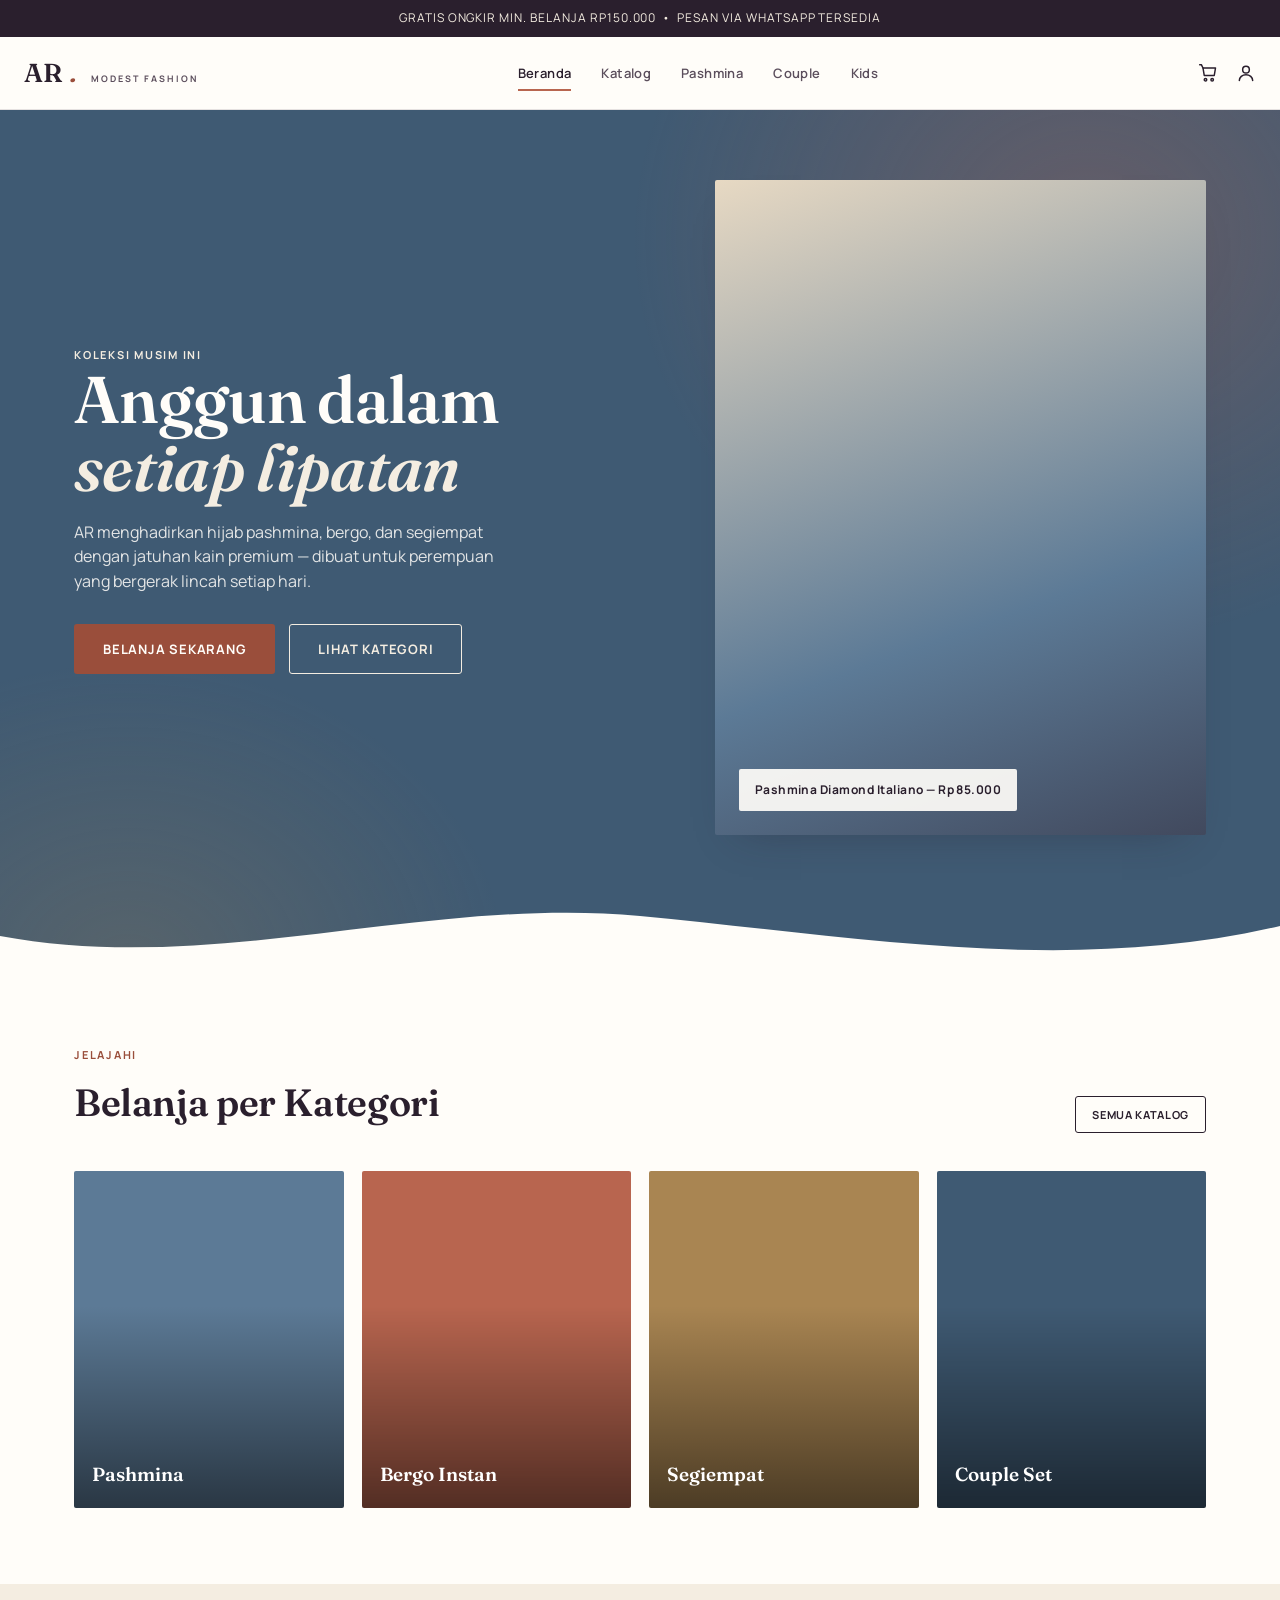
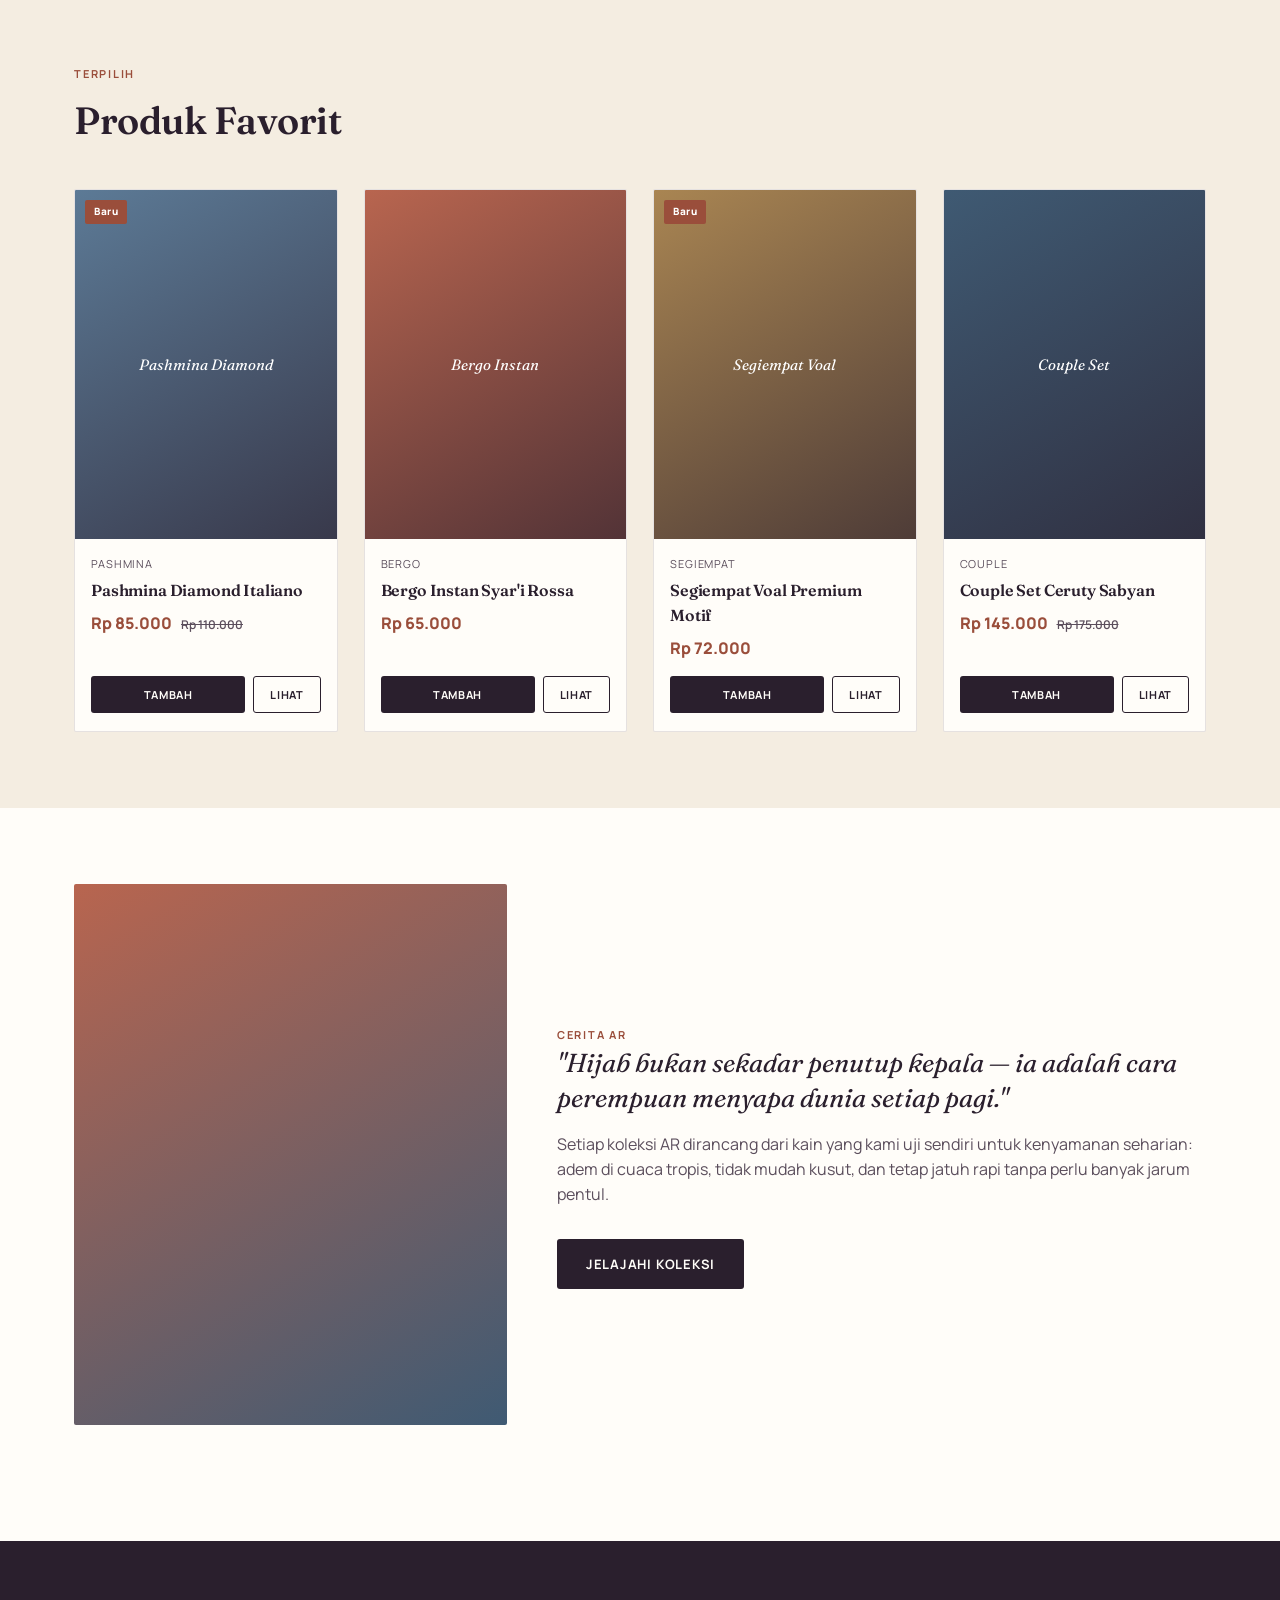
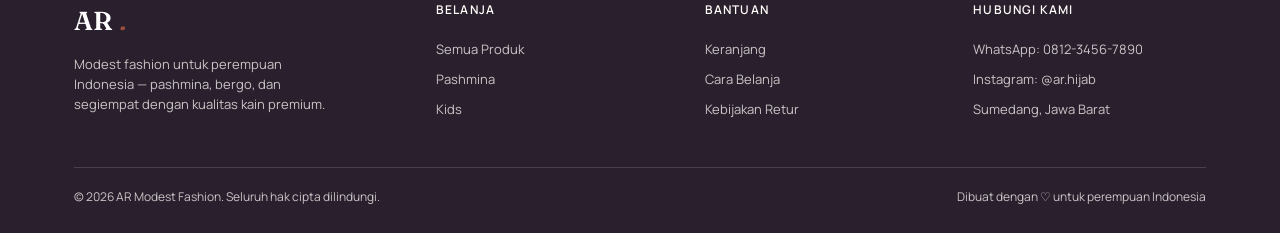
==== index.html @ c3294e47 "Rename index (1).html to index.html" ====
<!DOCTYPE html>
<html lang="id">
<head>
<meta charset="UTF-8">
<meta name="viewport" content="width=device-width, initial-scale=1.0">
<title>AR — Hijab & Modest Fashion</title>
<meta name="description" content="AR — koleksi hijab pashmina, bergo, dan segiempat premium untuk gaya modest yang effortless.">
<link rel="stylesheet" href="css/style.css">
</head>
<body>

<div class="topbar">GRATIS ONGKIR MIN. BELANJA RP150.000 &nbsp;•&nbsp; PESAN VIA WHATSAPP TERSEDIA</div>

<header class="site">
  <div class="nav">
    <div class="logo">AR<span class="mark">.</span><small style="margin-left:6px;">Modest Fashion</small></div>
    <button class="burger btn-ghost btn btn-sm">Menu</button>
    <nav class="nav-links">
      <a href="index.html" class="active">Beranda</a>
      <a href="catalog.html">Katalog</a>
      <a href="catalog.html?cat=Pashmina">Pashmina</a>
      <a href="catalog.html?cat=Couple">Couple</a>
      <a href="catalog.html?cat=Kids">Kids</a>
    </nav>
    <div class="nav-actions">
      <a href="cart.html" class="icon-btn" aria-label="Keranjang">
        <svg viewBox="0 0 24 24" fill="none" stroke-width="1.8" stroke-linecap="round" stroke-linejoin="round"><path d="M6 6h15l-1.5 9h-12z"/><path d="M6 6L4 2H2"/><circle cx="9" cy="20" r="1.5"/><circle cx="17" cy="20" r="1.5"/></svg>
        <span class="badge" data-cart-count style="display:none;">0</span>
      </a>
      <a href="admin.html" class="icon-btn" aria-label="Admin" title="Admin Panel">
        <svg viewBox="0 0 24 24" fill="none" stroke-width="1.8" stroke-linecap="round" stroke-linejoin="round"><circle cx="12" cy="8" r="4"/><path d="M4 21c0-4 3.5-7 8-7s8 3 8 7"/></svg>
      </a>
    </div>
  </div>
</header>

<section class="hero" style="padding-top:70px;">
  <div class="fold"></div>
  <div class="wrap">
    <div>
      <span class="eyebrow" style="color:var(--sand);">Koleksi Musim Ini</span>
      <h1>Anggun dalam<br><em>setiap lipatan</em></h1>
      <p class="lead">AR menghadirkan hijab pashmina, bergo, dan segiempat dengan jatuhan kain premium — dibuat untuk perempuan yang bergerak lincah setiap hari.</p>
      <div class="cta-row">
        <a href="catalog.html" class="btn btn-primary" style="background:var(--rose-deep);">Belanja Sekarang</a>
        <a href="#kategori" class="btn btn-outline" style="border-color:var(--sand);color:var(--sand);">Lihat Kategori</a>
      </div>
    </div>
    <div class="hero-visual">
      <span class="tag">Pashmina Diamond Italiano — Rp 85.000</span>
    </div>
  </div>
  <div class="wave">
    <svg viewBox="0 0 1440 70" preserveAspectRatio="none"><path fill="#FFFDF9" d="M0,40 C240,80 480,0 720,20 C960,40 1200,80 1440,30 L1440,70 L0,70 Z"/></svg>
  </div>
</section>

<section id="kategori">
  <div class="wrap">
    <div class="section-head">
      <div><span class="eyebrow">Jelajahi</span><h2>Belanja per Kategori</h2></div>
      <a href="catalog.html" class="btn btn-outline btn-sm">Semua Katalog</a>
    </div>
    <div class="cat-strip">
      <a href="catalog.html?cat=Pashmina" class="cat-card" style="--c:#5C7A96;">Pashmina</a>
      <a href="catalog.html?cat=Bergo" class="cat-card" style="--c:#B8654F;">Bergo Instan</a>
      <a href="catalog.html?cat=Segiempat" class="cat-card" style="--c:#A98552;">Segiempat</a>
      <a href="catalog.html?cat=Couple" class="cat-card" style="--c:#3F5A73;">Couple Set</a>
    </div>
  </div>
</section>

<section class="band">
  <div class="wrap">
    <div class="section-head">
      <div><span class="eyebrow">Terpilih</span><h2>Produk Favorit</h2></div>
    </div>
    <div class="grid" id="featuredGrid"></div>
  </div>
</section>

<section>
  <div class="wrap editorial">
    <div class="art"></div>
    <div>
      <span class="eyebrow">Cerita AR</span>
      <blockquote>"Hijab bukan sekadar penutup kepala — ia adalah cara perempuan menyapa dunia setiap pagi."</blockquote>
      <p style="color:var(--ink-soft);">Setiap koleksi AR dirancang dari kain yang kami uji sendiri untuk kenyamanan seharian: adem di cuaca tropis, tidak mudah kusut, dan tetap jatuh rapi tanpa perlu banyak jarum pentul.</p>
      <a href="catalog.html" class="btn btn-primary" style="margin-top:16px;">Jelajahi Koleksi</a>
    </div>
  </div>
</section>

<footer class="site">
  <div class="wrap">
    <div class="foot-grid">
      <div>
        <div class="logo" style="color:#fff;">AR<span class="mark">.</span></div>
        <p style="font-size:13px;margin-top:12px;max-width:260px;">Modest fashion untuk perempuan Indonesia — pashmina, bergo, dan segiempat dengan kualitas kain premium.</p>
      </div>
      <div><h4>Belanja</h4>
        <a href="catalog.html">Semua Produk</a>
        <a href="catalog.html?cat=Pashmina">Pashmina</a>
        <a href="catalog.html?cat=Kids">Kids</a>
      </div>
      <div><h4>Bantuan</h4>
        <a href="cart.html">Keranjang</a>
        <a href="#">Cara Belanja</a>
        <a href="#">Kebijakan Retur</a>
      </div>
      <div><h4>Hubungi Kami</h4>
        <a href="#">WhatsApp: 0812-3456-7890</a>
        <a href="#">Instagram: @ar.hijab</a>
        <a href="#">Sumedang, Jawa Barat</a>
      </div>
    </div>
    <div class="foot-bottom">
      <span>© 2026 AR Modest Fashion. Seluruh hak cipta dilindungi.</span>
      <span>Dibuat dengan ♡ untuk perempuan Indonesia</span>
    </div>
  </div>
</footer>

<script src="js/app.js"></script>
<script>
  AR.renderGrid('#featuredGrid', AR.getProducts().slice(0,4));
</script>
</body>
</html>
---- css/style.css ----
/* ============================================================
   AR — Modest Fashion. Design tokens & shared components.
   ============================================================ */

@import url('https://fonts.googleapis.com/css2?family=Fraunces:ital,opsz,wght@0,9..144,400;0,9..144,500;0,9..144,600;1,9..144,500&family=Manrope:wght@400;500;600;700;800&display=swap');

:root{
  --ink:        #2A1F2D;
  --ink-soft:   #5B4E5C;
  --blue:       #5C7A96;
  --blue-deep:  #3F5A73;
  --sand:       #F4EDE1;
  --sand-dark:  #E7D9C3;
  --rose:       #B8654F;
  --rose-deep:  #9A4E3B;
  --gold:       #A98552;
  --white:      #FFFDF9;
  --line:       rgba(42,31,45,0.12);
  --shadow:     0 20px 40px -24px rgba(42,31,45,0.35);

  --font-display: "Fraunces", serif;
  --font-body: "Manrope", -apple-system, sans-serif;

  --radius: 3px;
  --container: 1180px;
}

*{ box-sizing: border-box; }
html{ scroll-behavior: smooth; }
body{
  margin:0;
  font-family: var(--font-body);
  color: var(--ink);
  background: var(--white);
  -webkit-font-smoothing: antialiased;
  line-height: 1.55;
}
img{ max-width:100%; display:block; }
a{ color:inherit; text-decoration:none; }
button{ font-family: inherit; cursor:pointer; }
ul{ margin:0; padding:0; list-style:none; }
:focus-visible{ outline:2px solid var(--rose); outline-offset:3px; }

.wrap{ max-width: var(--container); margin:0 auto; padding: 0 24px; }

h1,h2,h3,h4{ font-family: var(--font-display); font-weight:600; margin:0; letter-spacing:-0.01em; }
.eyebrow{
  font-family: var(--font-body); font-weight:700; font-size:11px;
  letter-spacing:.16em; text-transform:uppercase; color: var(--rose-deep);
}

/* ---------- Buttons ---------- */
.btn{
  display:inline-flex; align-items:center; justify-content:center; gap:8px;
  padding: 14px 28px; border-radius: var(--radius); border:1px solid transparent;
  font-weight:700; font-size:13px; letter-spacing:.06em; text-transform:uppercase;
  transition: all .2s ease;
}
.btn-primary{ background: var(--ink); color: var(--white); }
.btn-primary:hover{ background: var(--rose-deep); }
.btn-outline{ border-color: var(--ink); color: var(--ink); background:transparent; }
.btn-outline:hover{ background: var(--ink); color:var(--white); }
.btn-blue{ background: var(--blue-deep); color: var(--white); }
.btn-blue:hover{ background: var(--ink); }
.btn-sm{ padding:9px 16px; font-size:11px; }
.btn-block{ width:100%; }
.btn[disabled]{ opacity:.4; cursor:not-allowed; }
.btn-ghost{ background:transparent; color:var(--ink-soft); border:1px solid var(--line); }
.btn-danger{ background:transparent; color:var(--rose-deep); border:1px solid var(--rose-deep); }
.btn-danger:hover{ background:var(--rose-deep); color:var(--white); }

/* ---------- Header ---------- */
.topbar{
  background: var(--ink); color: var(--sand); text-align:center;
  font-size:12px; letter-spacing:.08em; padding:9px 12px;
}
header.site{
  position:sticky; top:0; z-index:50; background: rgba(255,253,249,.94);
  backdrop-filter: blur(10px); border-bottom:1px solid var(--line);
}
.nav{
  display:flex; align-items:center; justify-content:space-between; gap:24px;
  padding: 16px 24px;
}
.logo{
  font-family: var(--font-display); font-size:26px; font-weight:600; color: var(--ink);
  display:flex; align-items:baseline; gap:8px;
}
.logo .mark{ color: var(--rose-deep); font-style:italic; }
.logo small{
  font-family: var(--font-body); font-weight:700; font-size:9px; letter-spacing:.22em;
  text-transform:uppercase; color: var(--ink-soft);
}
.nav-links{ display:flex; gap:30px; font-size:13px; font-weight:600; letter-spacing:.03em; }
.nav-links a{ position:relative; padding:4px 0; color: var(--ink-soft); }
.nav-links a:hover, .nav-links a.active{ color: var(--ink); }
.nav-links a.active::after{
  content:""; position:absolute; left:0; right:0; bottom:-4px; height:2px; background: var(--rose);
}
.nav-actions{ display:flex; align-items:center; gap:18px; }
.icon-btn{ position:relative; display:flex; }
.icon-btn svg{ width:20px; height:20px; stroke: var(--ink); }
.badge{
  position:absolute; top:-8px; right:-9px; background: var(--rose-deep); color:#fff;
  font-size:10px; font-weight:800; border-radius:50%; width:17px; height:17px;
  display:flex; align-items:center; justify-content:center;
}
.burger{ display:none; }

@media (max-width: 860px){
  .nav-links{ display:none; }
  .burger{ display:flex; }
}

/* ---------- Hero (signature: draped fold motif) ---------- */
.hero{
  position:relative; overflow:hidden; background: var(--blue-deep);
  color: var(--white); padding: 90px 24px 130px;
}
.hero .wrap{ position:relative; z-index:2; display:grid; grid-template-columns: 1.1fr .9fr; gap:40px; align-items:center; }
.hero h1{ font-size: clamp(38px,5.4vw,66px); line-height:1.03; color:var(--white); }
.hero h1 em{ font-style:italic; color: var(--sand); }
.hero p.lead{ font-size:16px; color: rgba(255,253,249,.85); max-width:440px; margin:18px 0 30px; }
.hero .cta-row{ display:flex; gap:14px; flex-wrap:wrap; }
.fold{
  position:absolute; inset:0; z-index:1; opacity:.9;
  background:
    radial-gradient(60% 80% at 85% 15%, rgba(184,101,79,.35), transparent 60%),
    radial-gradient(50% 60% at 10% 100%, rgba(169,133,82,.25), transparent 60%);
}
.hero-visual{
  position:relative; z-index:2; aspect-ratio: 3/4; border-radius: 2px;
  background: linear-gradient(160deg, var(--sand-dark), var(--blue) 65%, var(--ink) 130%);
  display:flex; align-items:flex-end; padding:24px;
  box-shadow: var(--shadow);
}
.hero-visual .tag{
  background: rgba(255,253,249,.92); color:var(--ink); padding:12px 16px;
  font-size:12px; font-weight:700; letter-spacing:.04em; border-radius:2px;
}
.wave{
  position:absolute; left:0; right:0; bottom:-1px; z-index:2; line-height:0;
}
.wave svg{ width:100%; height:70px; display:block; }

/* ---------- Section scaffolding ---------- */
section{ padding: 76px 24px; }
.section-head{ display:flex; align-items:flex-end; justify-content:space-between; gap:24px; margin-bottom:38px; flex-wrap:wrap; }
.section-head h2{ font-size: clamp(26px,3.4vw,38px); margin-top:8px; }

/* ---------- Category strip ---------- */
.cat-strip{ display:grid; grid-template-columns: repeat(4,1fr); gap:18px; }
.cat-card{
  position:relative; aspect-ratio: 4/5; border-radius:2px; overflow:hidden;
  display:flex; align-items:flex-end; padding:18px; color:#fff;
  background: linear-gradient(180deg, transparent 40%, rgba(0,0,0,.55)), var(--c, var(--blue));
  font-family: var(--font-display); font-size:19px; font-weight:600;
  transition: transform .35s ease;
}
.cat-card:hover{ transform: translateY(-4px); }

/* ---------- Product grid & cards ---------- */
.grid{ display:grid; grid-template-columns: repeat(4,1fr); gap:26px; }
.pcard{
  background:var(--white); border:1px solid var(--line); border-radius:2px; overflow:hidden;
  display:flex; flex-direction:column; transition: box-shadow .25s ease, transform .25s ease;
}
.pcard:hover{ box-shadow: var(--shadow); transform: translateY(-3px); }
.pcard .thumb{
  aspect-ratio:3/4; background: var(--sand); position:relative; overflow:hidden;
  display:flex; align-items:center; justify-content:center;
}
.pcard .thumb img{ width:100%; height:100%; object-fit:cover; }
.pcard .thumb .placeholder{
  font-family:var(--font-display); font-style:italic; font-size:15px; color: var(--ink-soft); text-align:center; padding:16px;
}
.pcard .badge-new{
  position:absolute; top:10px; left:10px; background:var(--rose-deep); color:#fff;
  font-size:10px; font-weight:800; letter-spacing:.06em; padding:4px 9px; border-radius:2px;
}
.pcard .body{ padding:16px 16px 18px; display:flex; flex-direction:column; gap:6px; flex:1; }
.pcard .cat{ font-size:11px; letter-spacing:.08em; text-transform:uppercase; color: var(--ink-soft); }
.pcard h3{ font-size:16px; font-weight:600; }
.pcard .price{ font-family:var(--font-body); font-weight:800; color: var(--rose-deep); margin-top:2px; }
.pcard .price .old{ color: var(--ink-soft); font-weight:600; text-decoration:line-through; font-size:12px; margin-left:6px; }
.pcard .row{ margin-top:auto; display:flex; gap:8px; padding-top:10px; }

/* ---------- Filters ---------- */
.filters{ display:flex; gap:10px; flex-wrap:wrap; margin-bottom:30px; }
.chip{
  padding:9px 18px; border:1px solid var(--line); border-radius:20px; font-size:13px; font-weight:600;
  background:var(--white); color:var(--ink-soft);
}
.chip.active{ background:var(--ink); color:var(--white); border-color:var(--ink); }
.search-row{ display:flex; gap:10px; margin-bottom:22px; }
.search-row input{ flex:1; }

/* ---------- Forms ---------- */
label{ font-size:12px; font-weight:700; letter-spacing:.03em; color: var(--ink-soft); display:block; margin-bottom:6px; }
input, select, textarea{
  width:100%; padding:12px 14px; border:1px solid var(--line); border-radius:2px;
  font-family: var(--font-body); font-size:14px; background:var(--white); color: var(--ink);
}
input:focus, select:focus, textarea:focus{ border-color: var(--blue); }
.field{ margin-bottom:16px; }
.field-row{ display:grid; grid-template-columns:1fr 1fr; gap:14px; }

/* ---------- Band / testimonial / editorial ---------- */
.band{ background: var(--sand); }
.editorial{ display:grid; grid-template-columns: .8fr 1.2fr; gap:50px; align-items:center; }
.editorial .art{
  aspect-ratio:4/5; border-radius:2px; background: linear-gradient(150deg, var(--rose) 0%, var(--blue-deep) 100%);
}
.editorial blockquote{ font-family:var(--font-display); font-style:italic; font-size:26px; line-height:1.35; margin:0 0 16px; }

/* ---------- Footer ---------- */
footer.site{ background: var(--ink); color: rgba(255,253,249,.75); padding: 60px 24px 26px; margin-top: 40px; }
.foot-grid{ display:grid; grid-template-columns: 1.4fr 1fr 1fr 1fr; gap:36px; }
.foot-grid h4{ color:var(--white); font-family:var(--font-body); font-size:12px; letter-spacing:.1em; text-transform:uppercase; margin-bottom:14px; }
.foot-grid a{ display:block; padding:5px 0; font-size:13px; }
.foot-grid a:hover{ color:var(--white); }
.foot-bottom{ border-top:1px solid rgba(255,253,249,.15); margin-top:40px; padding-top:20px; font-size:12px; display:flex; justify-content:space-between; flex-wrap:wrap; gap:10px; }

/* ---------- Cart / Checkout ---------- */
.cart-layout{ display:grid; grid-template-columns: 1.6fr 1fr; gap:40px; align-items:flex-start; }
.cart-item{ display:grid; grid-template-columns:80px 1fr auto; gap:14px; padding:16px 0; border-bottom:1px solid var(--line); align-items:center; }
.cart-item .thumb{ width:80px; height:96px; background:var(--sand); border-radius:2px; overflow:hidden; }
.cart-item .thumb img{ width:100%; height:100%; object-fit:cover; }
.qty-ctrl{ display:flex; align-items:center; border:1px solid var(--line); border-radius:2px; width:fit-content; }
.qty-ctrl button{ width:30px; height:30px; background:none; border:none; font-size:16px; }
.qty-ctrl span{ width:32px; text-align:center; font-weight:700; font-size:13px; }
.summary-card{ background: var(--sand); border-radius:2px; padding:26px; position:sticky; top:100px; }
.summary-row{ display:flex; justify-content:space-between; font-size:14px; padding:8px 0; }
.summary-row.total{ font-weight:800; font-size:17px; border-top:1px solid var(--line); margin-top:8px; padding-top:14px; }
.empty-state{ text-align:center; padding:70px 20px; color: var(--ink-soft); }
.empty-state .glyph{ font-size:40px; margin-bottom:10px; }

/* Admin-only styles live in css/admin.css (loaded only on admin.html) */

.toast{
  position:fixed; bottom:24px; right:24px; background:var(--ink); color:var(--white); padding:14px 22px;
  border-radius:2px; font-size:13px; font-weight:600; z-index:300; opacity:0; transform:translateY(10px);
  transition:all .25s ease; pointer-events:none;
}
.toast.show{ opacity:1; transform:translateY(0); }

@media (max-width: 900px){
  .grid{ grid-template-columns: repeat(2,1fr); }
  .cat-strip{ grid-template-columns: repeat(2,1fr); }
  .hero .wrap{ grid-template-columns: 1fr; }
  .hero-visual{ order:-1; }
  .editorial{ grid-template-columns:1fr; }
  .cart-layout{ grid-template-columns:1fr; }
  .foot-grid{ grid-template-columns: 1fr 1fr; }
  .field-row{ grid-template-columns: 1fr; }
}
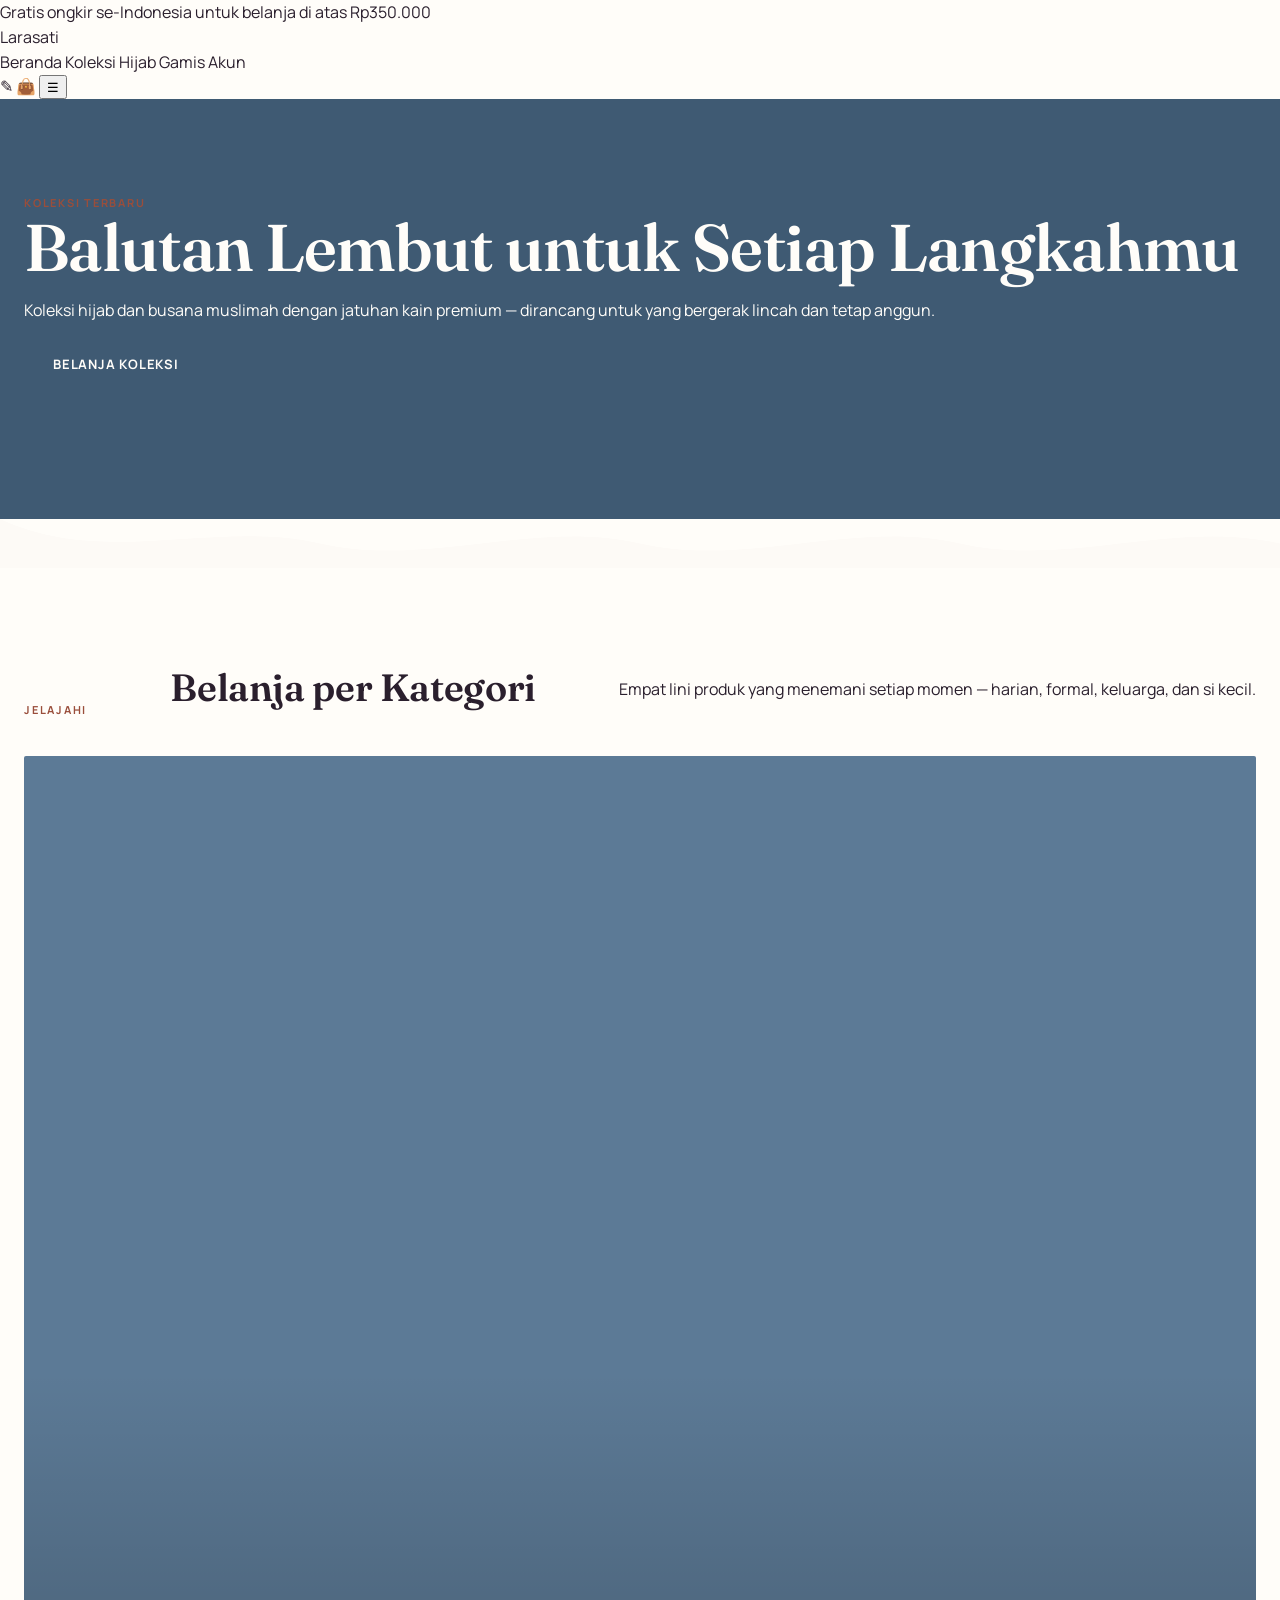
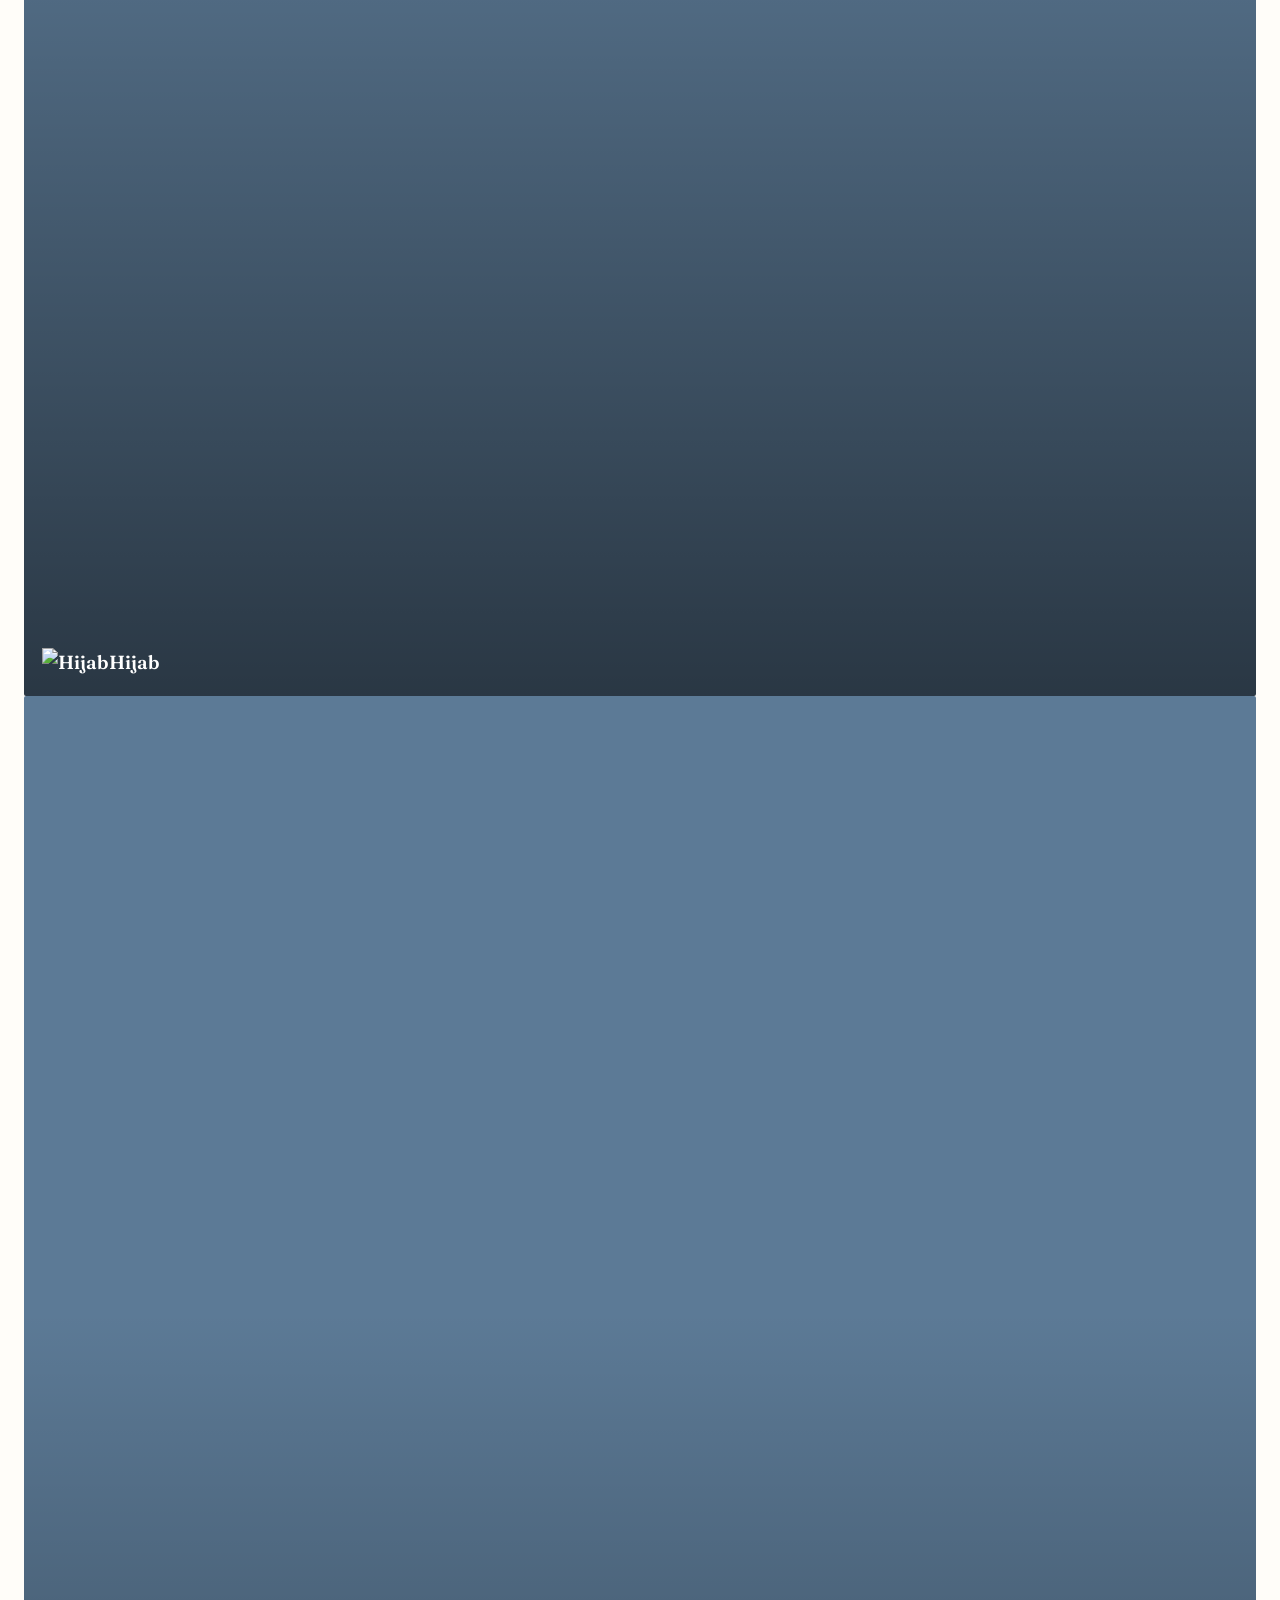
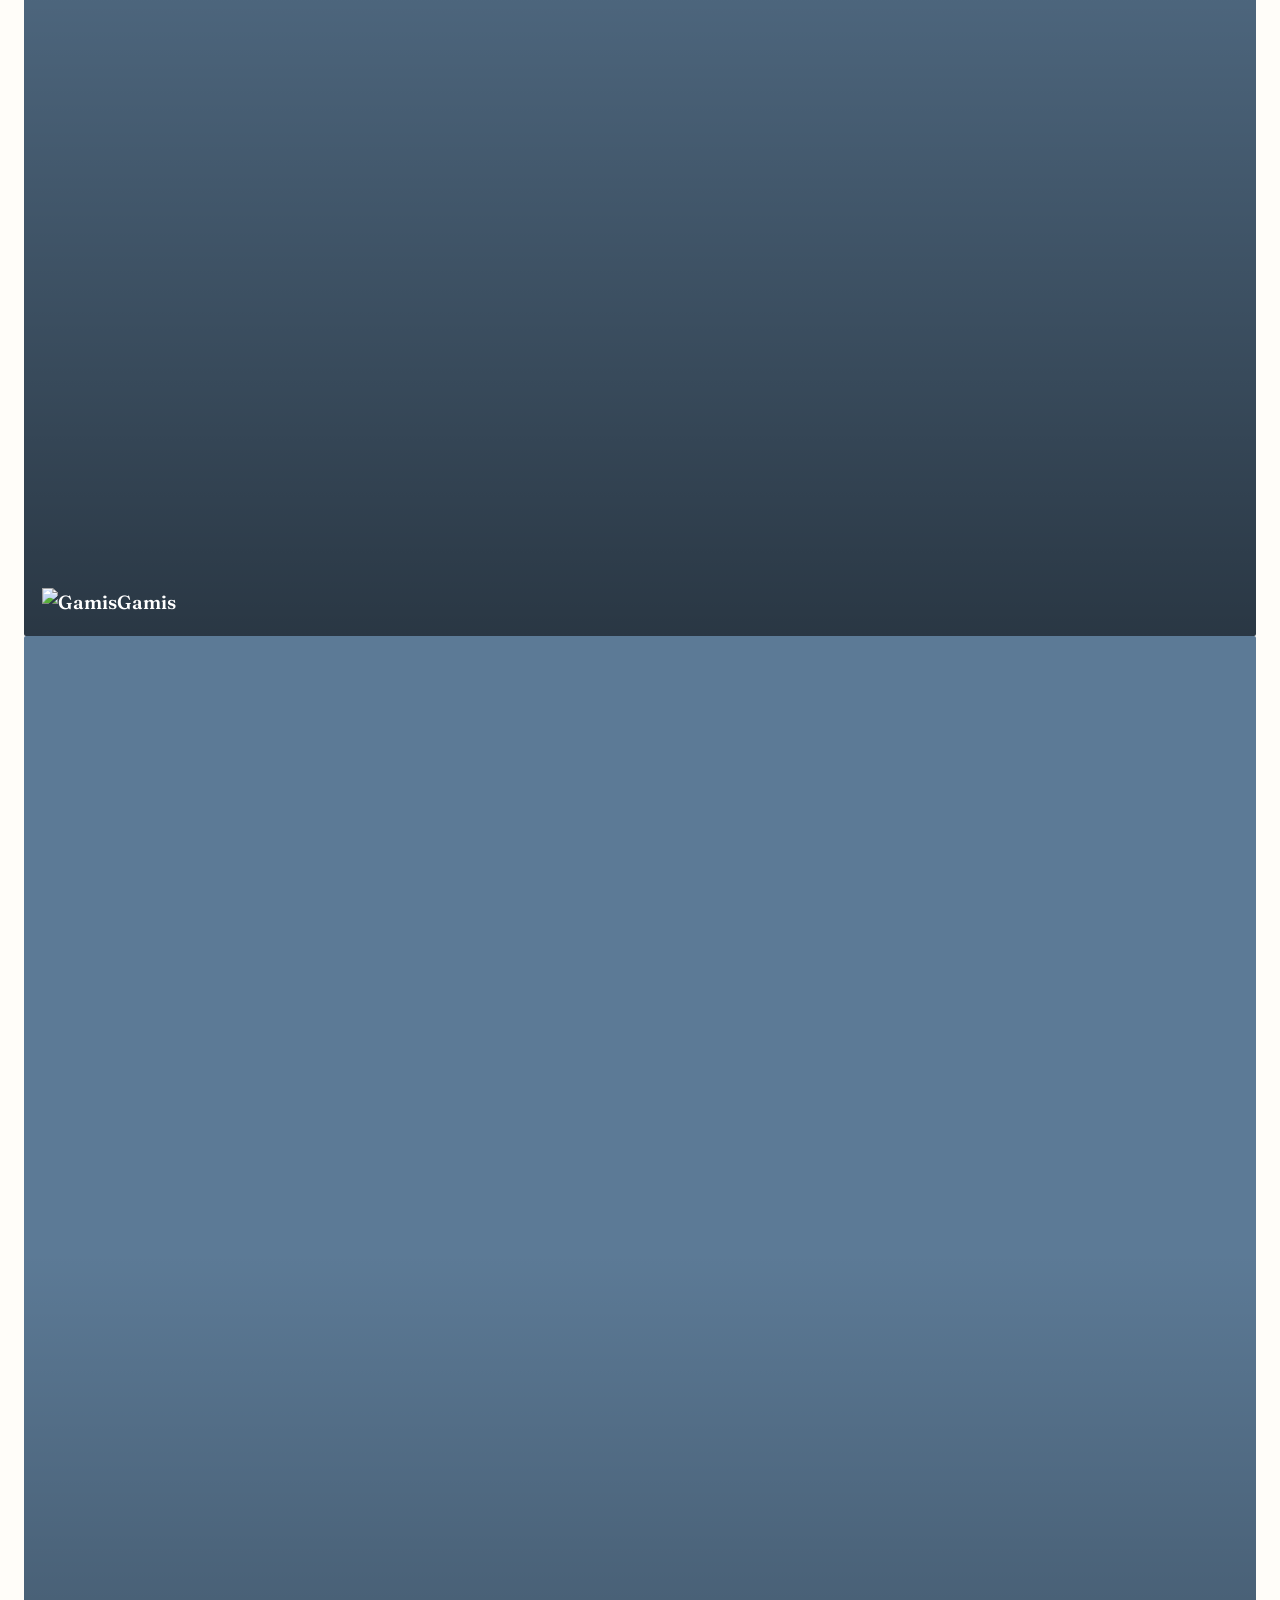
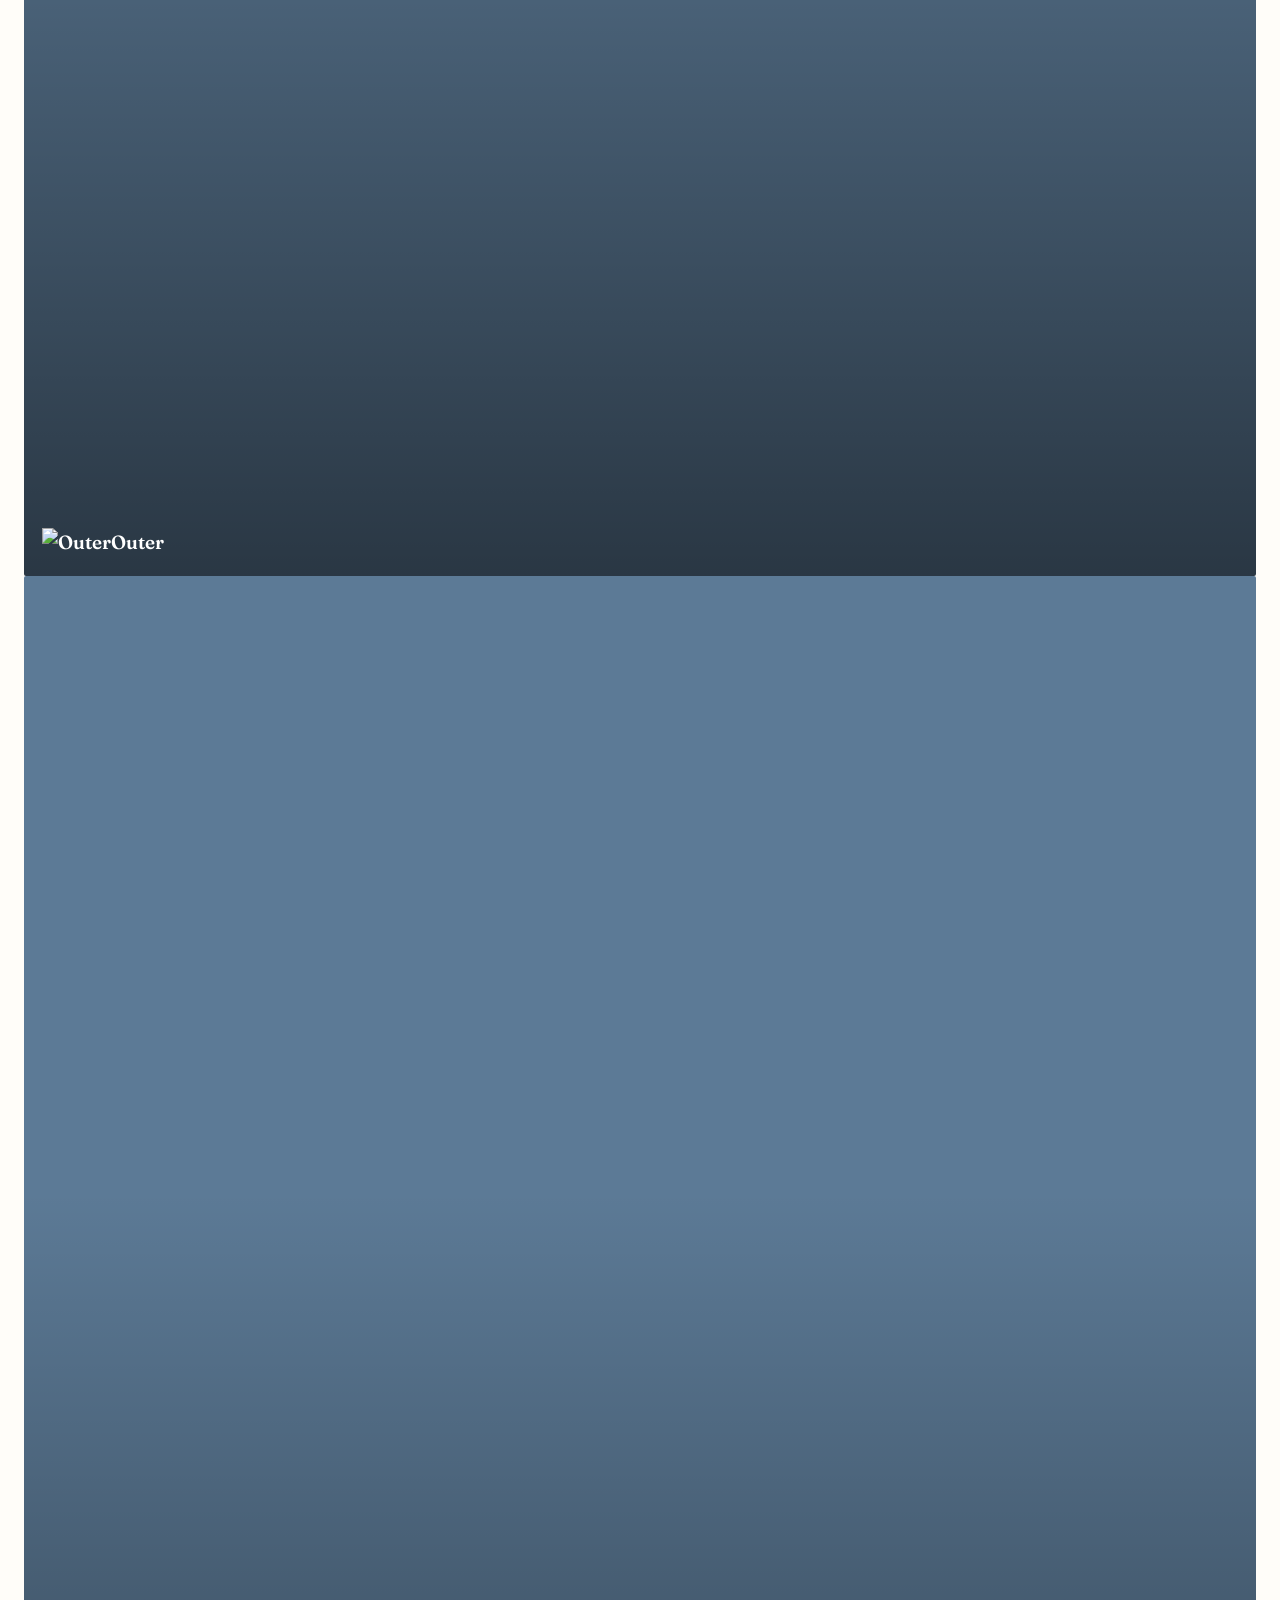
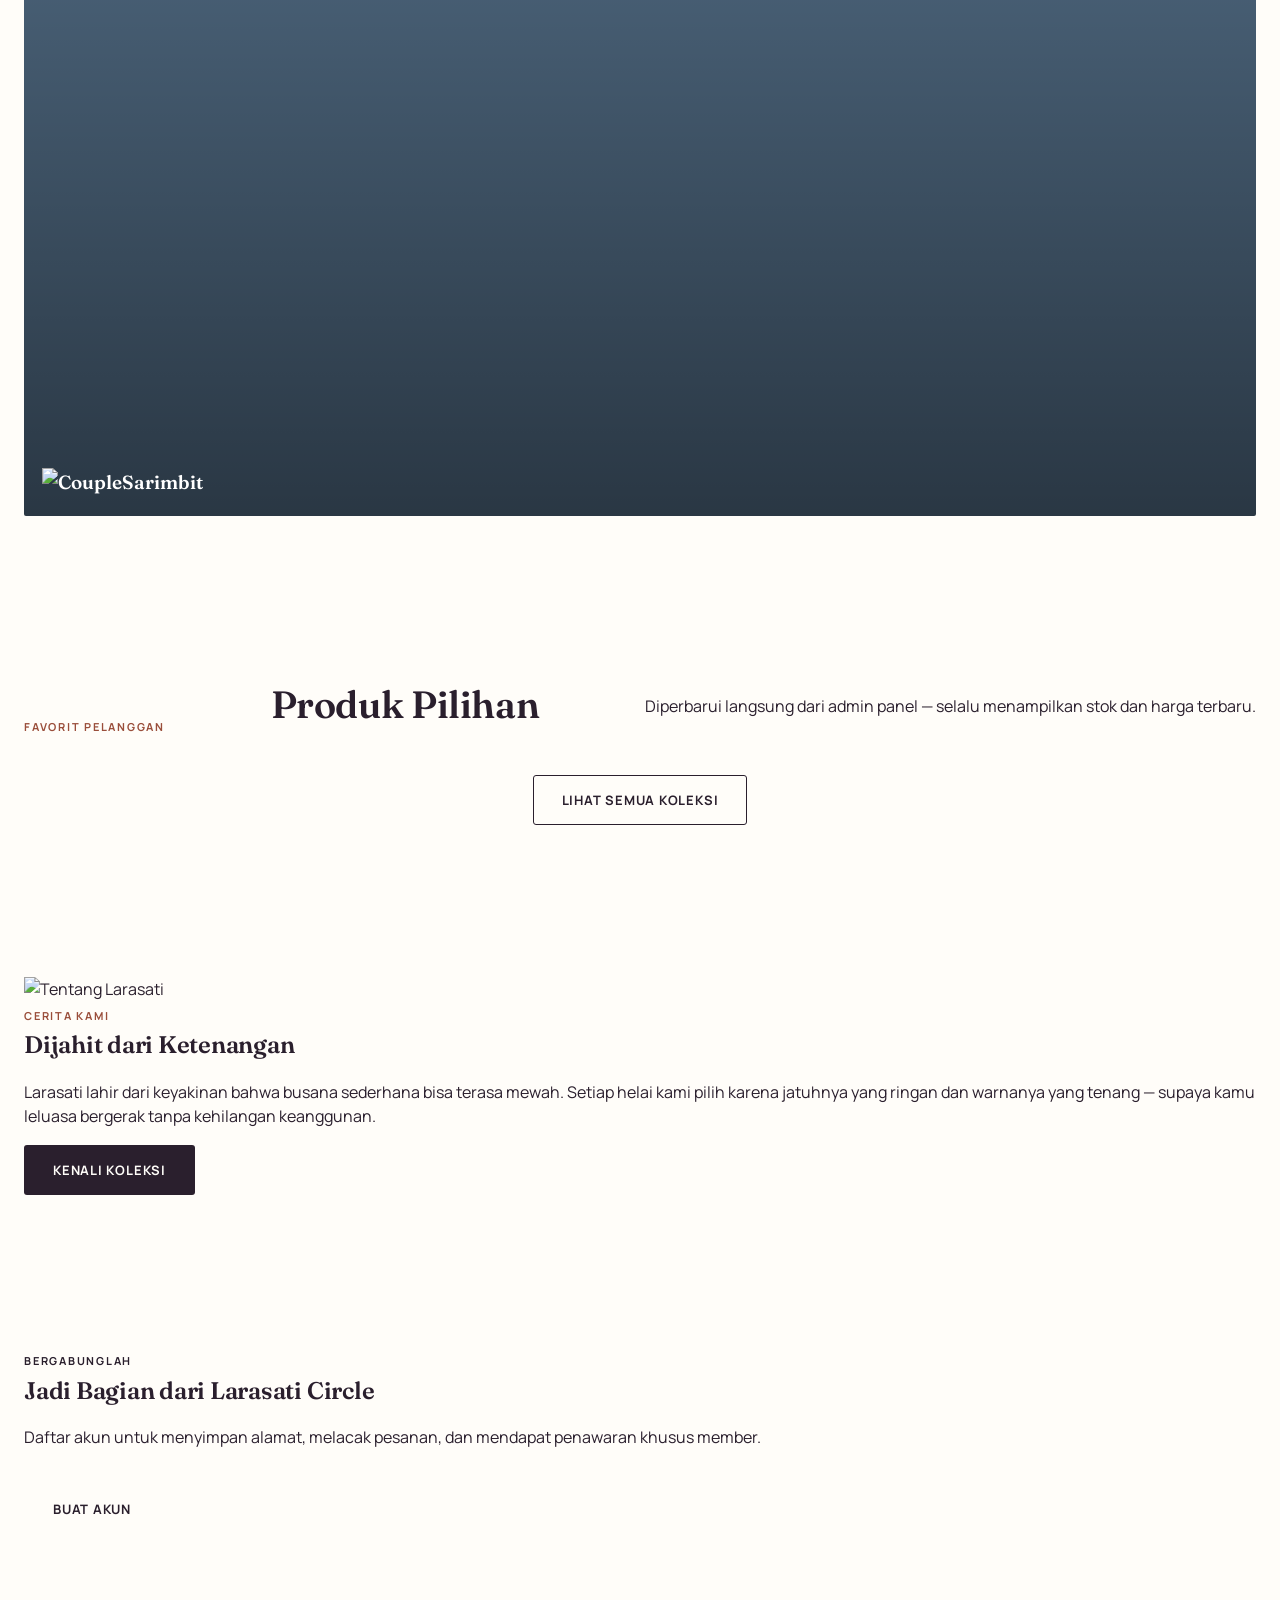
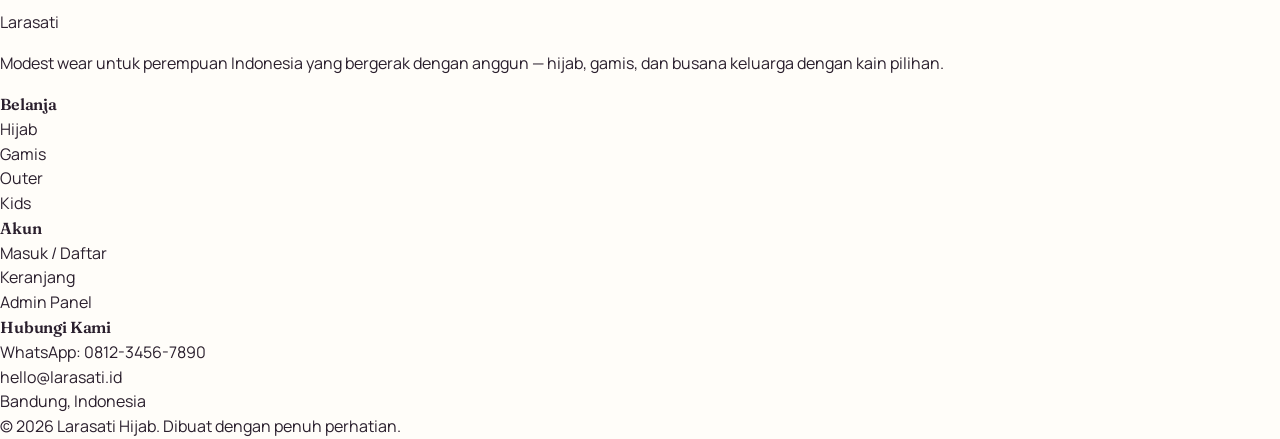
==== commit 55d2f533: "Update index.html for rebranding and layout changes" ====
--- a/index.html
+++ b/index.html
@@ -3,127 +3,194 @@
 <head>
 <meta charset="UTF-8">
 <meta name="viewport" content="width=device-width, initial-scale=1.0">
-<title>AR — Hijab & Modest Fashion</title>
-<meta name="description" content="AR — koleksi hijab pashmina, bergo, dan segiempat premium untuk gaya modest yang effortless.">
+<title>Larasati — Modest Wear, Modern Grace</title>
+<link rel="preconnect" href="https://fonts.googleapis.com">
+<link href="https://fonts.googleapis.com/css2?family=Cormorant+Garamond:wght@500;600;700&family=Jost:wght@400;500;600;700&display=swap" rel="stylesheet">
 <link rel="stylesheet" href="css/style.css">
 </head>
 <body>
 
-<div class="topbar">GRATIS ONGKIR MIN. BELANJA RP150.000 &nbsp;•&nbsp; PESAN VIA WHATSAPP TERSEDIA</div>
+<div class="announce-bar" data-announcement>Gratis ongkir se-Indonesia untuk belanja di atas Rp350.000</div>
 
-<header class="site">
-  <div class="nav">
-    <div class="logo">AR<span class="mark">.</span><small style="margin-left:6px;">Modest Fashion</small></div>
-    <button class="burger btn-ghost btn btn-sm">Menu</button>
-    <nav class="nav-links">
+<header class="site-header">
+  <div class="row">
+    <a href="index.html" class="brand" data-brand-name>Larasati</a>
+    <nav class="main-nav">
       <a href="index.html" class="active">Beranda</a>
-      <a href="catalog.html">Katalog</a>
-      <a href="catalog.html?cat=Pashmina">Pashmina</a>
-      <a href="catalog.html?cat=Couple">Couple</a>
-      <a href="catalog.html?cat=Kids">Kids</a>
+      <a href="shop.html">Koleksi</a>
+      <a href="shop.html?cat=Hijab">Hijab</a>
+      <a href="shop.html?cat=Gamis">Gamis</a>
+      <a href="account.html">Akun</a>
     </nav>
-    <div class="nav-actions">
-      <a href="cart.html" class="icon-btn" aria-label="Keranjang">
-        <svg viewBox="0 0 24 24" fill="none" stroke-width="1.8" stroke-linecap="round" stroke-linejoin="round"><path d="M6 6h15l-1.5 9h-12z"/><path d="M6 6L4 2H2"/><circle cx="9" cy="20" r="1.5"/><circle cx="17" cy="20" r="1.5"/></svg>
-        <span class="badge" data-cart-count style="display:none;">0</span>
+    <div class="header-icons">
+      <a href="account.html" class="icon-link" title="Akun">&#9998;&#65039;</a>
+      <a href="cart.html" class="icon-link" title="Keranjang">
+        &#128092;
+        <span class="cart-badge" data-cart-count>0</span>
       </a>
-      <a href="admin.html" class="icon-btn" aria-label="Admin" title="Admin Panel">
-        <svg viewBox="0 0 24 24" fill="none" stroke-width="1.8" stroke-linecap="round" stroke-linejoin="round"><circle cx="12" cy="8" r="4"/><path d="M4 21c0-4 3.5-7 8-7s8 3 8 7"/></svg>
-      </a>
+      <button class="nav-toggle" aria-label="Menu">&#9776;</button>
     </div>
   </div>
 </header>
 
-<section class="hero" style="padding-top:70px;">
-  <div class="fold"></div>
-  <div class="wrap">
-    <div>
-      <span class="eyebrow" style="color:var(--sand);">Koleksi Musim Ini</span>
-      <h1>Anggun dalam<br><em>setiap lipatan</em></h1>
-      <p class="lead">AR menghadirkan hijab pashmina, bergo, dan segiempat dengan jatuhan kain premium — dibuat untuk perempuan yang bergerak lincah setiap hari.</p>
-      <div class="cta-row">
-        <a href="catalog.html" class="btn btn-primary" style="background:var(--rose-deep);">Belanja Sekarang</a>
-        <a href="#kategori" class="btn btn-outline" style="border-color:var(--sand);color:var(--sand);">Lihat Kategori</a>
-      </div>
-    </div>
-    <div class="hero-visual">
-      <span class="tag">Pashmina Diamond Italiano — Rp 85.000</span>
-    </div>
-  </div>
-  <div class="wave">
-    <svg viewBox="0 0 1440 70" preserveAspectRatio="none"><path fill="#FFFDF9" d="M0,40 C240,80 480,0 720,20 C960,40 1200,80 1440,30 L1440,70 L0,70 Z"/></svg>
+<section class="hero" id="hero" style="background-image:url('https://images.unsplash.com/photo-1611652022419-a9419f74343d?q=80&w=1400&auto=format&fit=crop')">
+  <div class="hero-content">
+    <span class="eyebrow" id="hero-eyebrow">Koleksi Terbaru</span>
+    <h1 id="hero-title">Balutan Lembut untuk Setiap Langkahmu</h1>
+    <p id="hero-subtitle">Koleksi hijab dan busana muslimah dengan jatuhan kain premium — dirancang untuk yang bergerak lincah dan tetap anggun.</p>
+    <a href="shop.html" class="btn btn-gold" id="hero-btn">Belanja Koleksi</a>
   </div>
 </section>
+<svg class="fold-divider" viewBox="0 0 1200 46" preserveAspectRatio="none" style="fill:#FDFAF6">
+  <path d="M0,0 C100,46 200,0 300,23 C400,46 500,0 600,23 C700,46 800,0 900,23 C1000,46 1100,0 1200,23 L1200,46 L0,46 Z"></path>
+</svg>
 
-<section id="kategori">
-  <div class="wrap">
+<section>
+  <div class="container">
     <div class="section-head">
-      <div><span class="eyebrow">Jelajahi</span><h2>Belanja per Kategori</h2></div>
-      <a href="catalog.html" class="btn btn-outline btn-sm">Semua Katalog</a>
+      <span class="eyebrow">Jelajahi</span>
+      <h2>Belanja per Kategori</h2>
+      <p>Empat lini produk yang menemani setiap momen — harian, formal, keluarga, dan si kecil.</p>
     </div>
-    <div class="cat-strip">
-      <a href="catalog.html?cat=Pashmina" class="cat-card" style="--c:#5C7A96;">Pashmina</a>
-      <a href="catalog.html?cat=Bergo" class="cat-card" style="--c:#B8654F;">Bergo Instan</a>
-      <a href="catalog.html?cat=Segiempat" class="cat-card" style="--c:#A98552;">Segiempat</a>
-      <a href="catalog.html?cat=Couple" class="cat-card" style="--c:#3F5A73;">Couple Set</a>
+    <div class="cat-grid">
+      <a class="cat-card" href="shop.html?cat=Hijab">
+        <img src="https://images.unsplash.com/photo-1611162458324-aeeb2f3c5c8f?q=80&w=600&auto=format&fit=crop" alt="Hijab">
+        <span class="cat-label">Hijab</span>
+      </a>
+      <a class="cat-card" href="shop.html?cat=Gamis">
+        <img src="https://images.unsplash.com/photo-1590927813369-2a5c8c9b6b9f?q=80&w=600&auto=format&fit=crop" alt="Gamis">
+        <span class="cat-label">Gamis</span>
+      </a>
+      <a class="cat-card" href="shop.html?cat=Outer">
+        <img src="https://images.unsplash.com/photo-1520975954732-35dd22299614?q=80&w=600&auto=format&fit=crop" alt="Outer">
+        <span class="cat-label">Outer</span>
+      </a>
+      <a class="cat-card" href="shop.html?cat=Couple">
+        <img src="https://images.unsplash.com/photo-1594938298603-c8148c4dae35?q=80&w=600&auto=format&fit=crop" alt="Couple">
+        <span class="cat-label">Sarimbit</span>
+      </a>
     </div>
   </div>
 </section>
 
-<section class="band">
-  <div class="wrap">
+<section style="background:var(--cream-100)">
+  <div class="container">
     <div class="section-head">
-      <div><span class="eyebrow">Terpilih</span><h2>Produk Favorit</h2></div>
+      <span class="eyebrow">Favorit Pelanggan</span>
+      <h2>Produk Pilihan</h2>
+      <p>Diperbarui langsung dari admin panel — selalu menampilkan stok dan harga terbaru.</p>
     </div>
-    <div class="grid" id="featuredGrid"></div>
+    <div class="product-grid" id="featured-grid"></div>
+    <div style="text-align:center;margin-top:40px">
+      <a href="shop.html" class="btn btn-outline">Lihat Semua Koleksi</a>
+    </div>
   </div>
 </section>
 
 <section>
-  <div class="wrap editorial">
-    <div class="art"></div>
+  <div class="container about-split">
+    <img src="https://images.unsplash.com/photo-1601924638867-3ec6e2b8b45f?q=80&w=800&auto=format&fit=crop" alt="Tentang Larasati">
     <div>
-      <span class="eyebrow">Cerita AR</span>
-      <blockquote>"Hijab bukan sekadar penutup kepala — ia adalah cara perempuan menyapa dunia setiap pagi."</blockquote>
-      <p style="color:var(--ink-soft);">Setiap koleksi AR dirancang dari kain yang kami uji sendiri untuk kenyamanan seharian: adem di cuaca tropis, tidak mudah kusut, dan tetap jatuh rapi tanpa perlu banyak jarum pentul.</p>
-      <a href="catalog.html" class="btn btn-primary" style="margin-top:16px;">Jelajahi Koleksi</a>
+      <span class="eyebrow" id="about-eyebrow">Cerita Kami</span>
+      <h2 id="about-title">Dijahit dari Ketenangan</h2>
+      <p id="about-text">Larasati lahir dari keyakinan bahwa busana sederhana bisa terasa mewah. Setiap helai kami pilih karena jatuhnya yang ringan dan warnanya yang tenang — supaya kamu leluasa bergerak tanpa kehilangan keanggunan.</p>
+      <a href="shop.html" class="btn btn-primary">Kenali Koleksi</a>
     </div>
   </div>
 </section>
 
-<footer class="site">
-  <div class="wrap">
-    <div class="foot-grid">
-      <div>
-        <div class="logo" style="color:#fff;">AR<span class="mark">.</span></div>
-        <p style="font-size:13px;margin-top:12px;max-width:260px;">Modest fashion untuk perempuan Indonesia — pashmina, bergo, dan segiempat dengan kualitas kain premium.</p>
-      </div>
-      <div><h4>Belanja</h4>
-        <a href="catalog.html">Semua Produk</a>
-        <a href="catalog.html?cat=Pashmina">Pashmina</a>
-        <a href="catalog.html?cat=Kids">Kids</a>
-      </div>
-      <div><h4>Bantuan</h4>
-        <a href="cart.html">Keranjang</a>
-        <a href="#">Cara Belanja</a>
-        <a href="#">Kebijakan Retur</a>
-      </div>
-      <div><h4>Hubungi Kami</h4>
-        <a href="#">WhatsApp: 0812-3456-7890</a>
-        <a href="#">Instagram: @ar.hijab</a>
-        <a href="#">Sumedang, Jawa Barat</a>
-      </div>
+<section class="band-gold">
+  <div class="container">
+    <span class="eyebrow" style="color:var(--gold-300)">Bergabunglah</span>
+    <h2>Jadi Bagian dari Larasati Circle</h2>
+    <p>Daftar akun untuk menyimpan alamat, melacak pesanan, dan mendapat penawaran khusus member.</p>
+    <a href="account.html" class="btn btn-gold" style="margin-top:18px">Buat Akun</a>
+  </div>
+</section>
+
+<footer class="site-footer">
+  <div class="container footer-grid">
+    <div>
+      <div class="brand" data-brand-name>Larasati</div>
+      <p>Modest wear untuk perempuan Indonesia yang bergerak dengan anggun — hijab, gamis, dan busana keluarga dengan kain pilihan.</p>
     </div>
-    <div class="foot-bottom">
-      <span>© 2026 AR Modest Fashion. Seluruh hak cipta dilindungi.</span>
-      <span>Dibuat dengan ♡ untuk perempuan Indonesia</span>
+    <div>
+      <h4>Belanja</h4>
+      <ul>
+        <li><a href="shop.html?cat=Hijab">Hijab</a></li>
+        <li><a href="shop.html?cat=Gamis">Gamis</a></li>
+        <li><a href="shop.html?cat=Outer">Outer</a></li>
+        <li><a href="shop.html?cat=Kids">Kids</a></li>
+      </ul>
+    </div>
+    <div>
+      <h4>Akun</h4>
+      <ul>
+        <li><a href="account.html">Masuk / Daftar</a></li>
+        <li><a href="cart.html">Keranjang</a></li>
+        <li><a href="admin.html">Admin Panel</a></li>
+      </ul>
+    </div>
+    <div>
+      <h4>Hubungi Kami</h4>
+      <ul>
+        <li>WhatsApp: 0812-3456-7890</li>
+        <li>hello@larasati.id</li>
+        <li>Bandung, Indonesia</li>
+      </ul>
     </div>
   </div>
+  <div class="footer-bottom">&copy; 2026 Larasati Hijab. Dibuat dengan penuh perhatian.</div>
 </footer>
 
 <script src="js/app.js"></script>
 <script>
-  AR.renderGrid('#featuredGrid', AR.getProducts().slice(0,4));
+  function renderHome() {
+    const s = Store.getSettings();
+    qs("#hero").style.backgroundImage = `url('${s.heroImage}')`;
+    qs("#hero-title").textContent = s.heroTitle;
+    qs("#hero-subtitle").textContent = s.heroSubtitle;
+    qs("#hero-btn").textContent = s.heroButtonText;
+    qs("#about-title").textContent = s.aboutTitle;
+    qs("#about-text").textContent = s.aboutText;
+
+    const grid = qs("#featured-grid");
+    const products = Store.getProducts().slice(0, 4);
+    grid.innerHTML = products.map(productCardHTML).join("");
+  }
+
+  function productCardHTML(p) {
+    return `
+      <div class="product-card">
+        <a href="product.html?id=${p.id}" class="product-thumb">
+          <span class="product-cat-tag">${p.category}</span>
+          <img src="${p.image}" alt="${p.name}">
+        </a>
+        <div class="product-info">
+          <a href="product.html?id=${p.id}"><h3>${p.name}</h3></a>
+          <span class="product-stock">${p.stock > 0 ? p.stock + " stok tersedia" : "Stok habis"}</span>
+          <div class="product-price">${formatIDR(p.price)}</div>
+          <form onsubmit="event.preventDefault(); Store.addToCart('${p.id}',1); showToast('Ditambahkan ke keranjang');">
+            <button class="btn btn-outline btn-block btn-sm" ${p.stock <= 0 ? "disabled" : ""}>Tambah ke Keranjang</button>
+          </form>
+        </div>
+      </div>`;
+  }
+
+  function showToast(msg) {
+    let t = qs(".toast");
+    if (!t) {
+      t = document.createElement("div");
+      t.className = "toast";
+      document.body.appendChild(t);
+    }
+    t.textContent = msg;
+    t.classList.add("show");
+    clearTimeout(window._toastTimer);
+    window._toastTimer = setTimeout(() => t.classList.remove("show"), 2200);
+  }
+
+  document.addEventListener("DOMContentLoaded", renderHome);
 </script>
 </body>
 </html>
